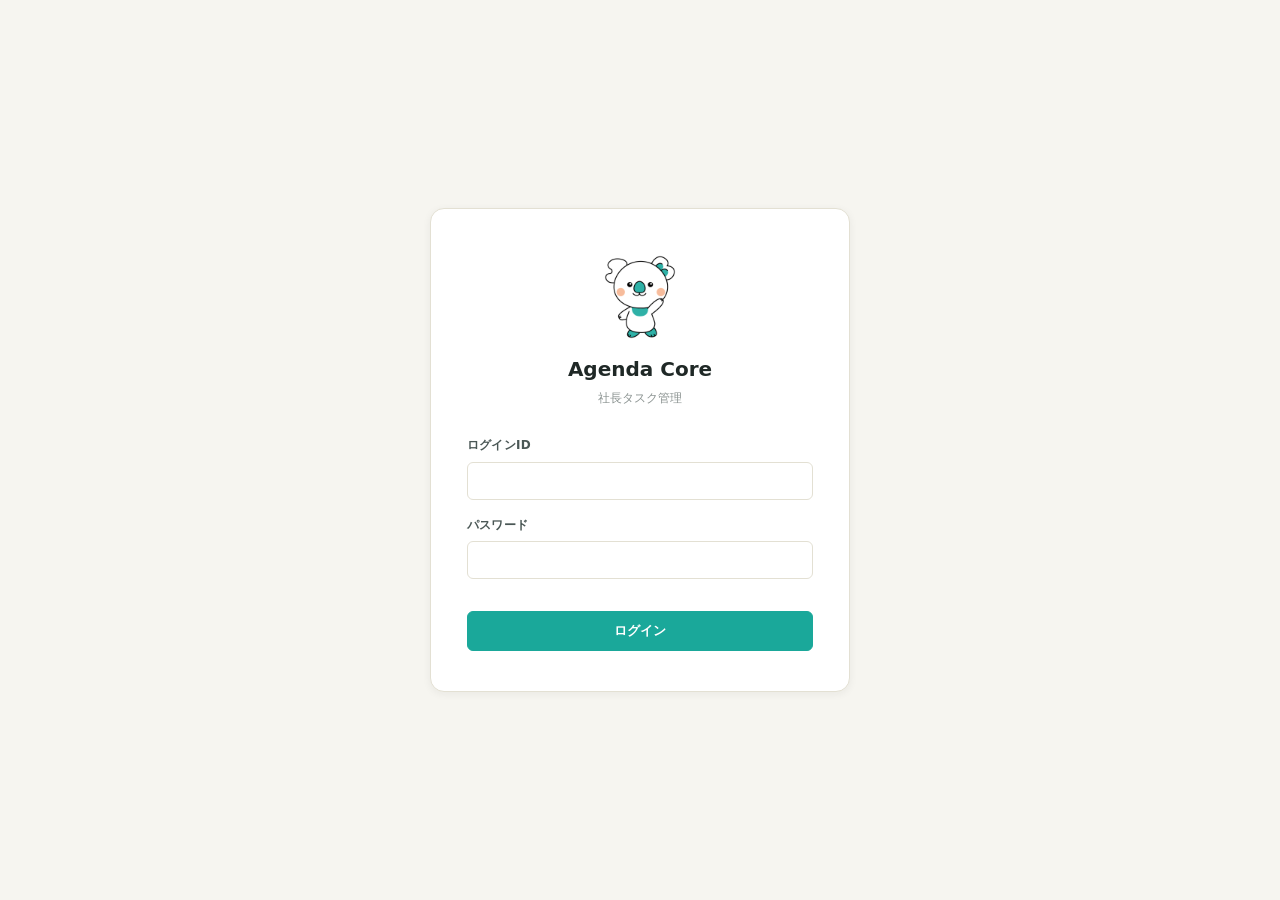
==== index.html @ 731ecb9d "Add files via upload" ====
<!DOCTYPE html>
<html lang="ja">
<head>
<meta charset="UTF-8">
<meta name="viewport" content="width=device-width, initial-scale=1.0">
<title>Agenda Core - 社長タスク管理</title>
<link rel="stylesheet" href="style.css">
</head>
<body>

<header class="app-header">
  <h1 class="app-title">
    <img src="assets/koala-work.png" alt="" class="koala header-koala">
    Agenda Core
  </h1>
  <div class="user-bar">
    <span><span id="user-name" class="user-bar-name">-</span></span>
    <span id="user-role" class="user-bar-role">-</span>
    <a href="#" id="link-admin" class="hidden">管理</a>
    <a href="#" id="link-switch">担当切替</a>
    <a href="#" id="link-logout">ログアウト</a>
  </div>
</header>

<main class="app-main">

  <!-- 担当者タブ(大タブ) -->
  <div class="assignee-tabs">
    <button class="assignee-tab active" data-assignee="向江村 章">
      <span class="assignee-tab-label">向江村のタスク</span>
      <span class="assignee-tab-count" id="assignee-count-mukaemura">0</span>
    </button>
    <button class="assignee-tab" data-assignee="村井 莉彩">
      <span class="assignee-tab-label">村井のタスク</span>
      <span class="assignee-tab-count" id="assignee-count-murai">0</span>
    </button>
  </div>

  <!-- メインタブ:現在 / 過去 -->
  <div class="main-tabs">
    <button class="main-tab active" data-tab="current">
      <span class="main-tab-label">現在対応中</span>
      <span class="main-tab-count" id="tab-count-current">0</span>
    </button>
    <button class="main-tab" data-tab="past">
      <span class="main-tab-label">過去のタスク</span>
      <span class="main-tab-count" id="tab-count-past">0</span>
    </button>
  </div>

  <div class="toolbar">
    <button id="btn-new" class="btn btn-primary">+ 新しいタスクを登録</button>
    <input type="text" id="filter-text" class="field-input" placeholder="検索(概要・詳細)" style="width: 260px;">
    <div class="toolbar-spacer"></div>
    <button id="btn-refresh" class="btn btn-sm">↻ 再読み込み</button>
  </div>

  <div id="stat-row" class="stat-row"></div>

  <div id="task-container">
    <div class="loading">タスクを読み込み中...</div>
  </div>

</main>

<!-- 新規/編集モーダル -->
<div id="modal-edit" class="modal-backdrop hidden">
  <div class="modal">
    <div class="modal-head">
      <h2 class="modal-title" id="modal-title">タスクを登録</h2>
      <button class="modal-close" data-close>&times;</button>
    </div>
    <div class="modal-body">
      <div class="field">
        <label class="field-label">Chatworkメッセージリンク <span class="text-muted">(任意)</span></label>
        <input type="url" id="f-url" class="field-input" placeholder="https://www.chatwork.com/#!rid...">
        <p class="field-help">該当メッセージのURLを貼り付けると、ワンクリックで開けます</p>
      </div>
      <div class="field">
        <label class="field-label">概要 <span class="text-muted">*必須</span></label>
        <input type="text" id="f-summary" class="field-input" placeholder="例:見積もり依頼の件" required>
      </div>
      <div class="field">
        <label class="field-label">詳細・メモ</label>
        <textarea id="f-details" class="field-textarea" placeholder="社長への申し送り、依頼内容の詳細など"></textarea>
      </div>
      <div class="row">
        <div class="field" style="flex: 0 0 180px;">
          <label class="field-label">期限</label>
          <input type="date" id="f-deadline" class="field-input">
        </div>
        <div class="field" id="f-status-wrap" style="flex: 0 0 180px;">
          <label class="field-label">ステータス</label>
          <select id="f-status" class="field-select">
            <option value="未着手">未着手</option>
            <option value="進行中">進行中</option>
            <option value="引継ぎ済">引継ぎ済</option>
            <option value="対応不要">対応不要</option>
            <option value="完了">完了</option>
          </select>
        </div>
      </div>
      <div class="field hidden" id="f-assignee-wrap">
        <label class="field-label">担当者(タスクの帰属タブ)</label>
        <select id="f-assignee" class="field-select">
          <option value="向江村 章">向江村のタスク</option>
          <option value="村井 莉彩">村井のタスク</option>
        </select>
        <p class="field-help">変更すると別のタブに移動します</p>
      </div>
      <div id="modal-message"></div>
    </div>
    <div class="modal-foot">
      <button class="btn" data-close>キャンセル</button>
      <button id="btn-save" class="btn btn-primary">保存</button>
    </div>
  </div>
</div>

<script src="github-store.js"></script>
<script>
(async function() {
  if (!Auth.requireLogin()) return;

  // 利用者情報を表示するためのusersキャッシュをロード
  try {
    await AgendaStore.loadUsers();
  } catch (e) {
    if (e.message === 'UNAUTHORIZED') {
      AgendaStore.logout();
      window.location.href = 'login.html';
      return;
    }
  }

  // ユーザーバー
  document.getElementById('user-name').textContent = AgendaStore.getCurrentUserDisplayName() || '?';
  const role = AgendaStore.getCurrentUserRole();
  const roleEl = document.getElementById('user-role');
  roleEl.textContent = role === 'super_admin' ? '絶対管理者' : (role === 'admin' ? '管理者' : 'メンバー');
  roleEl.className = 'user-bar-role ' + (role || '');

  if (AgendaStore.isAdmin()) {
    document.getElementById('link-admin').classList.remove('hidden');
    document.getElementById('link-admin').href = 'admin.html';
  }

  document.getElementById('link-switch').addEventListener('click', (e) => {
    e.preventDefault();
    AgendaStore.softLogout();
    AgendaStore.setUnlocked(true); // PATは生きてるのでログイン画面ではなく担当者選択へ
    window.location.href = 'operator-select.html';
  });

  document.getElementById('link-logout').addEventListener('click', (e) => {
    e.preventDefault();
    if (!confirm('ログアウトしますか?(このPCのアクセストークンは保持されます)')) return;
    AgendaStore.softLogout();
    window.location.href = 'login.html';
  });

  // ===== 状態管理 =====
  const state = {
    tasks: [],
    assignee: '向江村 章',  // デフォルトは向江村タブ
    mainTab: 'current',     // 'current' | 'past'
    filterStatus: 'all',
    filterText: '',
    editingId: null
  };

  const STATUS_LIST = ['未着手', '進行中', '引継ぎ済', '対応不要', '完了'];
  const CURRENT_STATUSES = ['未着手', '進行中'];
  const PAST_STATUSES = ['引継ぎ済', '対応不要', '完了'];
  const ASSIGNEES = ['向江村 章', '村井 莉彩'];

  // ===== ユーティリティ =====
  function escapeHtml(s) {
    return String(s == null ? '' : s).replace(/[&<>"']/g, c => ({
      '&':'&amp;','<':'&lt;','>':'&gt;','"':'&quot;',"'":'&#39;'
    }[c]));
  }
  function nl2br(s) { return escapeHtml(s).replace(/\n/g, '<br>'); }

  function priorityLabel(p) {
    return { high: '高', medium: '中', low: '低' }[p] || '中';
  }

  function formatDate(iso) {
    if (!iso) return '';
    const d = new Date(iso);
    if (isNaN(d.getTime())) return iso;
    return `${d.getFullYear()}/${String(d.getMonth()+1).padStart(2,'0')}/${String(d.getDate()).padStart(2,'0')}`;
  }
  function formatDateTime(iso) {
    if (!iso) return '';
    const d = new Date(iso);
    if (isNaN(d.getTime())) return iso;
    return `${d.getMonth()+1}/${d.getDate()} ${String(d.getHours()).padStart(2,'0')}:${String(d.getMinutes()).padStart(2,'0')}`;
  }

  function deadlineClass(deadline, status) {
    if (!deadline || status === '完了' || status === '対応不要') return '';
    const d = new Date(deadline);
    const now = new Date();
    now.setHours(0,0,0,0);
    const diff = (d - now) / 86400000;
    if (diff < 0) return 'deadline-over';
    if (diff <= 1) return 'deadline-near';
    return '';
  }

  // ===== レンダリング =====
  function renderAssigneeCounts() {
    const counts = { '向江村 章': 0, '村井 莉彩': 0 };
    state.tasks.forEach(t => {
      const a = t.assignee || '向江村 章';
      if (counts[a] != null) counts[a]++;
    });
    document.getElementById('assignee-count-mukaemura').textContent = counts['向江村 章'];
    document.getElementById('assignee-count-murai').textContent = counts['村井 莉彩'];
  }

  function getAssigneeTasks() {
    // 現在の担当者タブのタスクだけ抽出
    return state.tasks.filter(t => (t.assignee || '向江村 章') === state.assignee);
  }

  function renderTabCounts() {
    // 現在の担当者タブのタスクの中での「現在/過去」を集計
    const myTasks = getAssigneeTasks();
    let cur = 0, past = 0;
    myTasks.forEach(t => {
      if (CURRENT_STATUSES.includes(t.status)) cur++;
      else if (PAST_STATUSES.includes(t.status)) past++;
    });
    document.getElementById('tab-count-current').textContent = cur;
    document.getElementById('tab-count-past').textContent = past;
  }

  function renderStats() {
    // 担当者タブ + メインタブで絞り込んだ範囲のステータス集計
    const myTasks = getAssigneeTasks();
    const tabStatuses = state.mainTab === 'current' ? CURRENT_STATUSES : PAST_STATUSES;

    const counts = { all: 0 };
    tabStatuses.forEach(s => counts[s] = 0);
    myTasks.forEach(t => {
      if (tabStatuses.includes(t.status)) {
        counts.all++;
        counts[t.status]++;
      }
    });

    const allLabel = state.mainTab === 'current' ? 'すべて(現在)' : 'すべて(過去)';
    const items = [
      { key: 'all', label: allLabel, value: counts.all },
      ...tabStatuses.map(s => ({ key: s, label: s, value: counts[s] }))
    ];

    const html = items.map(it => `
      <div class="stat-card ${state.filterStatus === it.key ? 'active' : ''}" data-status="${escapeHtml(it.key)}">
        <div class="stat-label">${escapeHtml(it.label)}</div>
        <div class="stat-value">${it.value}</div>
      </div>
    `).join('');

    const $row = document.getElementById('stat-row');
    $row.innerHTML = html;
    // 現在タブは3カラム(すべて+未着手+進行中)、過去タブは4カラム(すべて+3つ)に
    $row.style.gridTemplateColumns = state.mainTab === 'current'
      ? 'repeat(3, 1fr)'
      : 'repeat(4, 1fr)';
    $row.querySelectorAll('.stat-card').forEach(card => {
      card.addEventListener('click', () => {
        state.filterStatus = card.dataset.status;
        renderStats();
        renderTasks();
      });
    });
  }

  function getFilteredTasks() {
    // まず担当者タブで絞り込み
    let list = getAssigneeTasks();

    // メインタブ(現在/過去)で絞り込み
    const tabStatuses = state.mainTab === 'current' ? CURRENT_STATUSES : PAST_STATUSES;
    list = list.filter(t => tabStatuses.includes(t.status));

    if (state.filterStatus !== 'all') {
      list = list.filter(t => t.status === state.filterStatus);
    }
    const q = state.filterText.trim().toLowerCase();
    if (q) {
      list = list.filter(t =>
        (t.summary || '').toLowerCase().includes(q) ||
        (t.details || '').toLowerCase().includes(q)
      );
    }
    // 並び替え:期限が近いものを上、期限なしは下、新しい更新を優先
    list.sort((a, b) => {
      // 期限ありが上、期限なしが下
      const aHas = a.deadline ? 0 : 1;
      const bHas = b.deadline ? 0 : 1;
      if (aHas !== bHas) return aHas - bHas;
      // 期限ありどうしは期限の早い順
      if (a.deadline && b.deadline && a.deadline !== b.deadline) {
        return a.deadline < b.deadline ? -1 : 1;
      }
      // それ以外は更新日が新しい順
      return new Date(b.updatedAt) - new Date(a.updatedAt);
    });
    return list;
  }

  function renderTasks() {
    const list = getFilteredTasks();
    const $c = document.getElementById('task-container');

    if (!list.length) {
      const isEmptyAll = state.tasks.length === 0;
      const koalaImg = isEmptyAll ? 'assets/koala-cheer.png' : 'assets/koala-wave2.png';
      const msg = isEmptyAll
        ? '登録されたタスクはまだありません。<br>「+ 新しいタスクを登録」から追加してください。'
        : '該当するタスクがありません';
      $c.innerHTML = `<div class="empty-state">
        <img src="${koalaImg}" alt="" class="koala empty-koala">
        <div>${msg}</div>
      </div>`;
      return;
    }

    $c.innerHTML = `<div class="task-list">${list.map(renderTaskCard).join('')}</div>`;
    bindTaskCardEvents();
  }

  function renderTaskCard(t) {
    const dlClass = deadlineClass(t.deadline, t.status);
    const memos = (t.memos || []).map(m => `
      <div class="memo-item">
        <div class="memo-head">
          <span class="memo-author">${escapeHtml(m.by)}</span>
          <span>${escapeHtml(formatDateTime(m.at))}</span>
        </div>
        <div class="memo-text">${nl2br(m.text)}</div>
      </div>
    `).join('');

    const linkBtn = t.chatworkUrl
      ? `<a href="${escapeHtml(t.chatworkUrl)}" target="_blank" rel="noopener" class="btn btn-sm">↗ Chatworkで開く</a>`
      : '';

    const statusOptions = STATUS_LIST.map(s =>
      `<option value="${s}" ${s === t.status ? 'selected' : ''}>${s}</option>`
    ).join('');

    return `
      <div class="task-card status-${escapeHtml(t.status)}" data-id="${escapeHtml(t.id)}">
        <div class="task-card-head">
          <h3 class="task-summary">${escapeHtml(t.summary || '(無題)')}</h3>
          <span class="status-badge status-${escapeHtml(t.status)}">${escapeHtml(t.status)}</span>
        </div>

        <div class="task-meta">
          ${t.deadline ? `<span class="task-meta-item ${dlClass}">📅 期限 ${escapeHtml(formatDate(t.deadline))}</span>` : ''}
          <span class="task-meta-item text-muted">登録 ${escapeHtml(formatDateTime(t.createdAt))} by ${escapeHtml(t.createdBy)}</span>
          ${t.updatedAt && t.updatedAt !== t.createdAt ? `<span class="task-meta-item text-muted">更新 ${escapeHtml(formatDateTime(t.updatedAt))} by ${escapeHtml(t.updatedBy)}</span>` : ''}
        </div>

        ${t.details ? `<div class="task-details">${nl2br(t.details)}</div>` : ''}

        ${memos ? `<div class="memo-list">${memos}</div>` : ''}

        <div class="task-actions">
          ${linkBtn}
          <select class="field-select status-quick" style="width: auto; padding: 6px 8px; font-size: 12px;">
            ${statusOptions}
          </select>
          <button class="btn btn-sm act-memo">+ メモ追加</button>
          <button class="btn btn-sm act-edit">編集</button>
          <button class="btn btn-sm btn-danger act-delete">削除</button>
        </div>
      </div>
    `;
  }

  function bindTaskCardEvents() {
    document.querySelectorAll('.task-card').forEach(card => {
      const id = card.dataset.id;
      card.querySelector('.status-quick').addEventListener('change', async (e) => {
        const newStatus = e.target.value;
        try {
          await AgendaStore.updateTask(id, { status: newStatus });
          await reload();
        } catch (err) {
          alert('更新失敗:' + (err.message || ''));
        }
      });
      card.querySelector('.act-edit').addEventListener('click', () => openEditModal(id));
      card.querySelector('.act-delete').addEventListener('click', async () => {
        if (!confirm('このタスクを削除しますか?この操作は取り消せません。')) return;
        try {
          await AgendaStore.deleteTask(id);
          await reload();
        } catch (err) {
          alert('削除失敗:' + (err.message || ''));
        }
      });
      card.querySelector('.act-memo').addEventListener('click', async () => {
        const text = prompt('メモを追加:');
        if (!text || !text.trim()) return;
        try {
          await AgendaStore.addMemo(id, text.trim());
          await reload();
        } catch (err) {
          alert('メモ追加失敗:' + (err.message || ''));
        }
      });
    });
  }

  // ===== モーダル =====
  const $modal = document.getElementById('modal-edit');

  function openEditModal(id) {
    state.editingId = id || null;
    document.getElementById('modal-title').textContent = id ? 'タスクを編集' : 'タスクを登録';
    document.getElementById('modal-message').innerHTML = '';

    const $statusWrap = document.getElementById('f-status-wrap');
    const $assigneeWrap = document.getElementById('f-assignee-wrap');
    if (id) {
      // 編集時:ステータスも担当者も変更可能
      $statusWrap.classList.remove('hidden');
      $assigneeWrap.classList.remove('hidden');
      const t = state.tasks.find(x => x.id === id);
      if (!t) return;
      document.getElementById('f-url').value = t.chatworkUrl || '';
      document.getElementById('f-summary').value = t.summary || '';
      document.getElementById('f-details').value = t.details || '';
      document.getElementById('f-deadline').value = t.deadline || '';
      document.getElementById('f-status').value = t.status || '未着手';
      document.getElementById('f-assignee').value = t.assignee || '向江村 章';
    } else {
      // 新規登録時:ステータスも担当者も非表示(自動設定)
      $statusWrap.classList.add('hidden');
      $assigneeWrap.classList.add('hidden');
      ['f-url','f-summary','f-details','f-deadline'].forEach(id => document.getElementById(id).value = '');
      document.getElementById('f-status').value = '未着手';
      document.getElementById('f-assignee').value = state.assignee;  // 開いているタブの人
    }
    $modal.classList.remove('hidden');
    setTimeout(() => document.getElementById('f-summary').focus(), 50);
  }

  function closeModal() {
    $modal.classList.add('hidden');
    state.editingId = null;
  }

  $modal.querySelectorAll('[data-close]').forEach(b => b.addEventListener('click', closeModal));
  $modal.addEventListener('click', (e) => {
    if (e.target === $modal) closeModal();
  });

  document.getElementById('btn-new').addEventListener('click', () => openEditModal(null));

  document.getElementById('btn-save').addEventListener('click', async () => {
    const isNew = !state.editingId;
    const data = {
      chatworkUrl: document.getElementById('f-url').value.trim(),
      summary: document.getElementById('f-summary').value.trim(),
      details: document.getElementById('f-details').value.trim(),
      deadline: document.getElementById('f-deadline').value,
      // 新規登録時は必ず未着手、編集時は選択値を反映
      status: isNew ? '未着手' : document.getElementById('f-status').value,
      // 新規:現在のタブの担当者、編集:選択値
      assignee: isNew ? state.assignee : document.getElementById('f-assignee').value
    };
    const $msg = document.getElementById('modal-message');

    if (!data.summary) {
      $msg.innerHTML = '<div class="alert alert-error">「概要」は必須です</div>';
      return;
    }

    $msg.innerHTML = '<div class="alert alert-info">保存中...</div>';
    document.getElementById('btn-save').disabled = true;
    try {
      if (state.editingId) {
        await AgendaStore.updateTask(state.editingId, data);
      } else {
        await AgendaStore.addTask(data);
      }
      closeModal();
      await reload();
    } catch (err) {
      $msg.innerHTML = `<div class="alert alert-error">保存失敗:${escapeHtml(err.message || '')}</div>`;
    } finally {
      document.getElementById('btn-save').disabled = false;
    }
  });

  // ===== 検索 =====
  document.getElementById('filter-text').addEventListener('input', (e) => {
    state.filterText = e.target.value;
    renderTasks();
  });

  document.getElementById('btn-refresh').addEventListener('click', reload);

  // ===== 担当者タブ切り替え(大タブ) =====
  document.querySelectorAll('.assignee-tab').forEach(tab => {
    tab.addEventListener('click', () => {
      const newAssignee = tab.dataset.assignee;
      if (state.assignee === newAssignee) return;
      state.assignee = newAssignee;
      state.mainTab = 'current';        // 担当者切り替え時は現在タブに戻す
      state.filterStatus = 'all';
      document.querySelectorAll('.assignee-tab').forEach(t => t.classList.remove('active'));
      tab.classList.add('active');
      // 小タブも見た目をリセット
      document.querySelectorAll('.main-tab').forEach(t => t.classList.remove('active'));
      document.querySelector('.main-tab[data-tab="current"]').classList.add('active');
      renderTabCounts();
      renderStats();
      renderTasks();
    });
  });

  // ===== メインタブ切り替え(小タブ) =====
  document.querySelectorAll('.main-tab').forEach(tab => {
    tab.addEventListener('click', () => {
      const newTab = tab.dataset.tab;
      if (state.mainTab === newTab) return;
      state.mainTab = newTab;
      state.filterStatus = 'all';  // タブ切り替え時はステータス絞り込みもリセット
      document.querySelectorAll('.main-tab').forEach(t => t.classList.remove('active'));
      tab.classList.add('active');
      renderStats();
      renderTasks();
    });
  });

  async function reload() {
    document.getElementById('task-container').innerHTML = '<div class="loading">読み込み中...</div>';
    try {
      state.tasks = await AgendaStore.loadTaskList();
      renderAssigneeCounts();
      renderTabCounts();
      renderStats();
      renderTasks();
    } catch (err) {
      let m = err.message === 'UNAUTHORIZED'
        ? 'アクセストークンが無効になりました。再ログインしてください。'
        : `読み込み失敗:${err.message || ''}`;
      document.getElementById('task-container').innerHTML = `<div class="alert alert-error">${escapeHtml(m)}</div>`;
      if (err.message === 'UNAUTHORIZED') {
        AgendaStore.logout();
        setTimeout(() => window.location.href = 'login.html', 1500);
      }
    }
  }

  // 初期ロード(forceRefreshでキャッシュ無視)
  try {
    state.tasks = await AgendaStore.loadTaskList();
    renderAssigneeCounts();
    renderTabCounts();
    renderStats();
    renderTasks();
  } catch (err) {
    document.getElementById('task-container').innerHTML = `<div class="alert alert-error">読み込み失敗:${escapeHtml(err.message || '')}</div>`;
  }
})();
</script>
</body>
</html>
---- style.css ----
/* Agenda Core - 共通スタイル */
:root {
  --bg: #f6f5f0;
  --bg-card: #ffffff;
  --bg-subtle: #f0eee5;
  --bg-hover: #f3f1e8;
  --ink: #1f2826;
  --ink-soft: #4a5755;
  --ink-muted: #8a9290;
  --line: #e3e0d3;
  --line-soft: #ede9dc;
  --accent: #1aa89a;
  --accent-dark: #138375;
  --accent-soft: #def0ed;
  --peach: #f5c4ad;
  --peach-soft: #fbe8de;
  --warn: #c47832;
  --warn-soft: #fbeede;
  --danger: #b04030;
  --danger-soft: #f7e3df;
  --info: #3d6ea0;
  --info-soft: #e4ecf5;
  --shadow-sm: 0 1px 2px rgba(31, 29, 26, 0.04);
  --shadow-md: 0 2px 8px rgba(31, 29, 26, 0.06);
  --radius-sm: 6px;
  --radius-md: 10px;
  --radius-lg: 14px;
}

* { box-sizing: border-box; }

html, body {
  margin: 0;
  padding: 0;
  background: var(--bg);
  color: var(--ink);
  font-family: "Hiragino Kaku Gothic ProN", "Yu Gothic", "Meiryo", "Noto Sans JP", system-ui, sans-serif;
  font-size: 14px;
  line-height: 1.6;
  -webkit-font-smoothing: antialiased;
}

a { color: var(--accent); text-decoration: none; }
a:hover { text-decoration: underline; }

/* ===== レイアウト ===== */
.app-header {
  background: var(--bg-card);
  border-bottom: 1px solid var(--line);
  padding: 14px 24px;
  display: flex;
  align-items: center;
  justify-content: space-between;
  gap: 16px;
  flex-wrap: wrap;
}

.app-title {
  font-size: 18px;
  font-weight: 600;
  letter-spacing: 0.02em;
  margin: 0;
  color: var(--ink);
  display: flex;
  align-items: center;
  gap: 10px;
}

.app-title-mark {
  width: 28px; height: 28px;
  background: var(--accent);
  color: white;
  border-radius: 8px;
  display: inline-flex;
  align-items: center;
  justify-content: center;
  font-size: 13px;
  font-weight: 700;
}

.user-bar {
  display: flex;
  align-items: center;
  gap: 12px;
  font-size: 13px;
  color: var(--ink-soft);
}

.user-bar-name { font-weight: 600; color: var(--ink); }
.user-bar-role {
  font-size: 11px;
  padding: 2px 8px;
  border-radius: 999px;
  background: var(--accent-soft);
  color: var(--accent);
  font-weight: 600;
}
.user-bar-role.admin { background: var(--info-soft); color: var(--info); }
.user-bar-role.super_admin { background: var(--warn-soft); color: var(--warn); }

.app-main {
  padding: 24px;
  max-width: 1280px;
  margin: 0 auto;
}

/* ===== 認証画面共通 ===== */
.auth-screen {
  min-height: 100vh;
  display: flex;
  align-items: center;
  justify-content: center;
  padding: 24px;
}

.auth-card {
  background: var(--bg-card);
  border: 1px solid var(--line);
  border-radius: var(--radius-lg);
  padding: 40px 36px;
  width: 100%;
  max-width: 420px;
  box-shadow: var(--shadow-md);
}

.auth-brand {
  text-align: center;
  margin-bottom: 28px;
}

.auth-brand-mark {
  width: 56px; height: 56px;
  background: var(--accent);
  color: white;
  border-radius: 14px;
  display: inline-flex;
  align-items: center;
  justify-content: center;
  font-size: 24px;
  font-weight: 700;
  margin-bottom: 12px;
}

.auth-brand-title {
  font-size: 20px;
  font-weight: 700;
  margin: 0 0 4px;
}

.auth-brand-sub {
  font-size: 12px;
  color: var(--ink-muted);
  margin: 0;
}

/* ===== フォーム ===== */
.field {
  margin-bottom: 16px;
}

.field-label {
  display: block;
  font-size: 12px;
  font-weight: 600;
  color: var(--ink-soft);
  margin-bottom: 6px;
  letter-spacing: 0.02em;
}

.field-input,
.field-select,
.field-textarea {
  width: 100%;
  padding: 10px 12px;
  border: 1px solid var(--line);
  border-radius: var(--radius-sm);
  background: var(--bg-card);
  color: var(--ink);
  font-size: 14px;
  font-family: inherit;
  transition: border-color 0.15s, box-shadow 0.15s;
}

.field-input:focus,
.field-select:focus,
.field-textarea:focus {
  outline: none;
  border-color: var(--accent);
  box-shadow: 0 0 0 3px var(--accent-soft);
}

.field-textarea {
  resize: vertical;
  min-height: 72px;
  line-height: 1.5;
}

.field-help {
  font-size: 11px;
  color: var(--ink-muted);
  margin-top: 4px;
}

/* ===== ボタン ===== */
.btn {
  display: inline-flex;
  align-items: center;
  justify-content: center;
  gap: 6px;
  padding: 10px 18px;
  border: 1px solid var(--line);
  border-radius: var(--radius-sm);
  background: var(--bg-card);
  color: var(--ink);
  font-size: 13px;
  font-weight: 600;
  font-family: inherit;
  cursor: pointer;
  transition: all 0.15s;
  text-decoration: none;
}

.btn:hover {
  background: var(--bg-hover);
  border-color: var(--ink-muted);
  text-decoration: none;
}

.btn:active { transform: scale(0.98); }
.btn:disabled { opacity: 0.5; cursor: not-allowed; }

.btn-primary {
  background: var(--accent);
  color: white;
  border-color: var(--accent);
}

.btn-primary:hover {
  background: var(--accent-dark);
  border-color: var(--accent-dark);
}

.btn-danger {
  background: var(--bg-card);
  color: var(--danger);
  border-color: var(--line);
}

.btn-danger:hover {
  background: var(--danger-soft);
  border-color: var(--danger);
}

.btn-block { width: 100%; }
.btn-sm { padding: 6px 12px; font-size: 12px; }

/* ===== メッセージ ===== */
.alert {
  padding: 10px 14px;
  border-radius: var(--radius-sm);
  font-size: 13px;
  margin: 12px 0;
}

.alert-error {
  background: var(--danger-soft);
  color: var(--danger);
  border: 1px solid #efc4be;
}

.alert-success {
  background: var(--accent-soft);
  color: var(--accent);
  border: 1px solid #c5dccf;
}

.alert-info {
  background: var(--info-soft);
  color: var(--info);
  border: 1px solid #c8d8ea;
}

/* ===== ダッシュボード ===== */
.toolbar {
  display: flex;
  gap: 12px;
  align-items: center;
  flex-wrap: wrap;
  margin-bottom: 16px;
}

.toolbar-spacer { flex: 1; }

.stat-row {
  display: grid;
  grid-template-columns: repeat(5, 1fr);
  gap: 10px;
  margin-bottom: 20px;
}

.stat-card {
  background: var(--bg-card);
  border: 1px solid var(--line);
  border-radius: var(--radius-md);
  padding: 14px 16px;
  cursor: pointer;
  transition: all 0.15s;
}

.stat-card:hover {
  border-color: var(--ink-muted);
}

.stat-card.active {
  border-color: var(--accent);
  background: var(--accent-soft);
}

.stat-label {
  font-size: 11px;
  color: var(--ink-muted);
  font-weight: 600;
  letter-spacing: 0.04em;
  margin-bottom: 6px;
}

.stat-value {
  font-size: 24px;
  font-weight: 700;
  color: var(--ink);
  line-height: 1;
}

@media (max-width: 720px) {
  .stat-row { grid-template-columns: repeat(2, 1fr); }
}

/* ===== タスクカード ===== */
.task-list {
  display: flex;
  flex-direction: column;
  gap: 10px;
}

.task-card {
  background: var(--bg-card);
  border: 1px solid var(--line);
  border-radius: var(--radius-md);
  padding: 14px 16px;
  transition: border-color 0.15s, box-shadow 0.15s;
}

.task-card:hover {
  border-color: var(--ink-muted);
  box-shadow: var(--shadow-sm);
}

.task-card.status-完了 { opacity: 0.6; }
.task-card.status-対応不要 { opacity: 0.5; }

.task-card-head {
  display: flex;
  align-items: flex-start;
  justify-content: space-between;
  gap: 12px;
  margin-bottom: 8px;
}

.task-summary {
  font-size: 15px;
  font-weight: 600;
  color: var(--ink);
  margin: 0;
  flex: 1;
  word-break: break-word;
}

.task-meta {
  display: flex;
  flex-wrap: wrap;
  gap: 6px 12px;
  font-size: 12px;
  color: var(--ink-soft);
  margin-bottom: 8px;
}

.task-meta-item { display: inline-flex; align-items: center; gap: 4px; }
.task-meta-item.deadline-near { color: var(--warn); font-weight: 600; }
.task-meta-item.deadline-over { color: var(--danger); font-weight: 600; }

.task-details {
  font-size: 13px;
  color: var(--ink-soft);
  margin: 6px 0 8px;
  white-space: pre-wrap;
  word-break: break-word;
}

.task-actions {
  display: flex;
  gap: 6px;
  flex-wrap: wrap;
  margin-top: 10px;
  padding-top: 10px;
  border-top: 1px dashed var(--line);
}

/* ===== ステータスバッジ ===== */
.status-badge {
  display: inline-flex;
  align-items: center;
  font-size: 11px;
  font-weight: 700;
  padding: 3px 10px;
  border-radius: 999px;
  letter-spacing: 0.04em;
  white-space: nowrap;
}

.status-未着手    { background: #efece2; color: #6b6557; }
.status-進行中    { background: var(--info-soft); color: var(--info); }
.status-引継ぎ済  { background: var(--warn-soft); color: var(--warn); }
.status-対応不要  { background: #ece8e2; color: #837c70; }
.status-完了      { background: var(--accent-soft); color: var(--accent); }

.priority-badge {
  display: inline-flex;
  align-items: center;
  font-size: 11px;
  font-weight: 600;
  padding: 2px 8px;
  border-radius: var(--radius-sm);
}

.priority-high   { background: var(--danger-soft); color: var(--danger); }
.priority-medium { background: var(--warn-soft);   color: var(--warn); }
.priority-low    { background: var(--bg-subtle);   color: var(--ink-muted); }

/* ===== メモ ===== */
.memo-list {
  background: var(--bg-subtle);
  border-radius: var(--radius-sm);
  padding: 8px 10px;
  margin-top: 8px;
  font-size: 12px;
}

.memo-item {
  padding: 4px 0;
  border-bottom: 1px dashed var(--line-soft);
}

.memo-item:last-child { border-bottom: none; }

.memo-head {
  display: flex;
  gap: 8px;
  font-size: 11px;
  color: var(--ink-muted);
  margin-bottom: 2px;
}

.memo-author { font-weight: 700; color: var(--ink-soft); }

.memo-text {
  color: var(--ink-soft);
  white-space: pre-wrap;
  word-break: break-word;
}

.memo-add-row {
  display: flex;
  gap: 6px;
  margin-top: 6px;
}

.memo-add-row .field-input {
  flex: 1;
  padding: 6px 10px;
  font-size: 12px;
}

/* ===== モーダル ===== */
.modal-backdrop {
  position: fixed;
  inset: 0;
  background: rgba(31, 29, 26, 0.4);
  display: flex;
  align-items: center;
  justify-content: center;
  z-index: 100;
  padding: 20px;
}

.modal {
  background: var(--bg-card);
  border-radius: var(--radius-lg);
  width: 100%;
  max-width: 560px;
  max-height: 90vh;
  overflow-y: auto;
  box-shadow: 0 12px 32px rgba(0,0,0,0.18);
}

.modal-head {
  padding: 18px 22px;
  border-bottom: 1px solid var(--line);
  display: flex;
  justify-content: space-between;
  align-items: center;
}

.modal-title { font-size: 16px; font-weight: 700; margin: 0; }

.modal-close {
  background: none;
  border: none;
  font-size: 22px;
  color: var(--ink-muted);
  cursor: pointer;
  padding: 0;
  width: 28px; height: 28px;
}

.modal-body { padding: 22px; }
.modal-foot {
  padding: 14px 22px;
  border-top: 1px solid var(--line);
  display: flex;
  justify-content: flex-end;
  gap: 8px;
}

/* ===== 担当者選択 ===== */
.operator-grid {
  display: grid;
  grid-template-columns: repeat(auto-fit, minmax(200px, 1fr));
  gap: 14px;
  margin-top: 24px;
}

.operator-card {
  background: var(--bg-card);
  border: 1px solid var(--line);
  border-radius: var(--radius-md);
  padding: 24px 18px 18px;
  text-align: center;
  cursor: pointer;
  transition: all 0.15s;
}

.operator-card:hover {
  border-color: var(--accent);
  box-shadow: 0 4px 14px rgba(26, 168, 154, 0.15);
  transform: translateY(-2px);
  background: var(--accent-soft);
}

.operator-avatar {
  width: 56px; height: 56px;
  border-radius: 50%;
  background: var(--accent-soft);
  color: var(--accent);
  display: inline-flex;
  align-items: center;
  justify-content: center;
  font-size: 22px;
  font-weight: 700;
  margin-bottom: 10px;
}

.operator-name {
  font-size: 15px;
  font-weight: 700;
  margin: 0 0 2px;
}

.operator-email {
  font-size: 11px;
  color: var(--ink-muted);
  margin: 0 0 8px;
}

/* ===== 管理画面 ===== */
.section {
  background: var(--bg-card);
  border: 1px solid var(--line);
  border-radius: var(--radius-md);
  padding: 20px 22px;
  margin-bottom: 16px;
}

.section-title {
  font-size: 14px;
  font-weight: 700;
  margin: 0 0 14px;
  padding-bottom: 10px;
  border-bottom: 1px solid var(--line-soft);
}

.user-table {
  width: 100%;
  border-collapse: collapse;
  font-size: 13px;
}

.user-table th,
.user-table td {
  padding: 10px 8px;
  text-align: left;
  border-bottom: 1px solid var(--line-soft);
}

.user-table th {
  font-size: 11px;
  font-weight: 700;
  color: var(--ink-muted);
  letter-spacing: 0.04em;
  text-transform: uppercase;
}

.empty-state {
  text-align: center;
  padding: 40px 20px;
  color: var(--ink-muted);
  font-size: 13px;
}

/* ===== キャラクター ===== */
.koala {
  display: block;
  pointer-events: none;
  user-select: none;
}

.auth-koala {
  width: 96px;
  height: 96px;
  margin: 0 auto 8px;
  display: block;
}

.header-koala {
  width: 32px;
  height: 32px;
  vertical-align: middle;
}

.empty-koala {
  width: 120px;
  height: 120px;
  opacity: 0.85;
  margin: 0 auto 12px;
  display: block;
}

.operator-koala {
  width: 80px;
  height: 80px;
  margin: 0 auto 6px;
  display: block;
}

/* ===== 担当者タブ(大タブ) ===== */
.assignee-tabs {
  display: flex;
  gap: 8px;
  margin-bottom: 16px;
  background: var(--bg-subtle);
  padding: 6px;
  border-radius: var(--radius-md);
  border: 1px solid var(--line);
}

.assignee-tab {
  flex: 1;
  display: inline-flex;
  align-items: center;
  justify-content: center;
  gap: 8px;
  padding: 12px 18px;
  background: transparent;
  border: none;
  border-radius: var(--radius-sm);
  color: var(--ink-soft);
  font-size: 14px;
  font-weight: 600;
  font-family: inherit;
  cursor: pointer;
  transition: all 0.15s;
}

.assignee-tab:hover {
  background: var(--bg-hover);
  color: var(--ink);
}

.assignee-tab.active {
  background: var(--accent);
  color: white;
  box-shadow: 0 2px 6px rgba(26, 168, 154, 0.25);
}

.assignee-tab-count {
  display: inline-flex;
  align-items: center;
  justify-content: center;
  min-width: 22px;
  height: 22px;
  padding: 0 7px;
  border-radius: 11px;
  background: rgba(255, 255, 255, 0.4);
  color: inherit;
  font-size: 11px;
  font-weight: 700;
}

.assignee-tab:not(.active) .assignee-tab-count {
  background: var(--bg-card);
  color: var(--ink-muted);
}

/* ===== メインタブ(現在/過去) ===== */
.main-tabs {
  display: flex;
  gap: 4px;
  border-bottom: 1px solid var(--line);
  margin-bottom: 16px;
  padding: 0 4px;
}

.main-tab {
  display: inline-flex;
  align-items: center;
  gap: 8px;
  padding: 10px 18px;
  background: transparent;
  border: none;
  border-bottom: 2px solid transparent;
  color: var(--ink-muted);
  font-size: 14px;
  font-weight: 600;
  font-family: inherit;
  cursor: pointer;
  transition: all 0.15s;
  margin-bottom: -1px;
}

.main-tab:hover {
  color: var(--ink-soft);
  background: var(--bg-hover);
}

.main-tab.active {
  color: var(--accent);
  border-bottom-color: var(--accent);
  background: transparent;
}

.main-tab-count {
  display: inline-flex;
  align-items: center;
  justify-content: center;
  min-width: 22px;
  height: 22px;
  padding: 0 7px;
  border-radius: 11px;
  background: var(--bg-subtle);
  color: var(--ink-muted);
  font-size: 11px;
  font-weight: 700;
}

.main-tab.active .main-tab-count {
  background: var(--accent-soft);
  color: var(--accent);
}

/* ===== ローディング ===== */
.loading {
  text-align: center;
  padding: 40px;
  color: var(--ink-muted);
  font-size: 13px;
}

.loading::before {
  content: "";
  display: inline-block;
  width: 14px; height: 14px;
  border: 2px solid var(--line);
  border-top-color: var(--accent);
  border-radius: 50%;
  animation: spin 0.8s linear infinite;
  vertical-align: middle;
  margin-right: 8px;
}

@keyframes spin {
  to { transform: rotate(360deg); }
}

/* ===== ユーティリティ ===== */
.row { display: flex; gap: 10px; }
.row > .field { flex: 1; }
.text-muted { color: var(--ink-muted); font-size: 12px; }
.text-right { text-align: right; }
.mt-0 { margin-top: 0; }
.mt-1 { margin-top: 8px; }
.mt-2 { margin-top: 16px; }
.mb-0 { margin-bottom: 0; }
.hidden { display: none !important; }
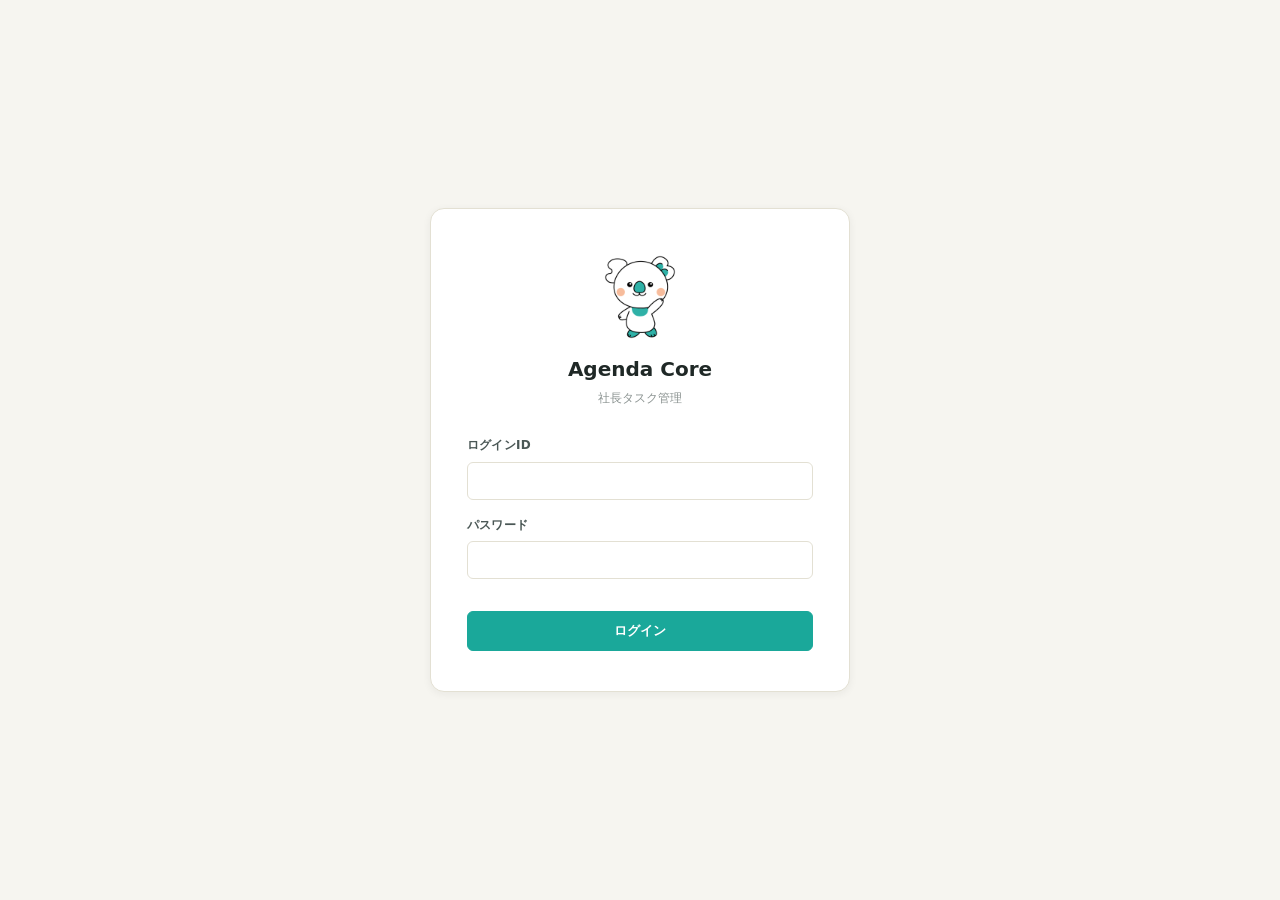
==== commit a26c2c87: "Add files via upload" ====
--- a/index.html
+++ b/index.html
@@ -9,16 +9,20 @@
 <body>
 
 <header class="app-header">
-  <h1 class="app-title">
-    <img src="assets/koala-work.png" alt="" class="koala header-koala">
-    Agenda Core
-  </h1>
+  <a href="index.html" class="app-title-link">
+    <h1 class="app-title">
+      <img src="assets/koala-work.png" alt="" class="koala header-koala">
+      Agenda Core
+    </h1>
+  </a>
   <div class="user-bar">
     <span><span id="user-name" class="user-bar-name">-</span></span>
     <span id="user-role" class="user-bar-role">-</span>
-    <a href="#" id="link-admin" class="hidden">管理</a>
-    <a href="#" id="link-switch">担当切替</a>
-    <a href="#" id="link-logout">ログアウト</a>
+    <div class="user-bar-actions">
+      <a href="#" id="link-admin" class="user-bar-btn hidden">⚙ 管理</a>
+      <a href="#" id="link-switch" class="user-bar-btn">👤 担当切替</a>
+    </div>
+    <a href="#" id="link-logout" class="user-bar-btn user-bar-btn-logout" title="ログアウト">↗</a>
   </div>
 </header>
 
@@ -50,7 +54,10 @@
 
   <div class="toolbar">
     <button id="btn-new" class="btn btn-primary">+ 新しいタスクを登録</button>
-    <input type="text" id="filter-text" class="field-input" placeholder="検索(概要・詳細)" style="width: 260px;">
+    <input type="text" id="filter-text" class="field-input" placeholder="検索(概要・メモ)" style="width: 220px;">
+    <select id="filter-client" class="field-select" style="width: 200px;">
+      <option value="">すべてのクライアント</option>
+    </select>
     <div class="toolbar-spacer"></div>
     <button id="btn-refresh" class="btn btn-sm">↻ 再読み込み</button>
   </div>
@@ -70,19 +77,41 @@
       <h2 class="modal-title" id="modal-title">タスクを登録</h2>
       <button class="modal-close" data-close>&times;</button>
     </div>
-    <div class="modal-body">
+    <div class="modal-body" id="modal-body-inner">
       <div class="field">
         <label class="field-label">Chatworkメッセージリンク <span class="text-muted">(任意)</span></label>
         <input type="url" id="f-url" class="field-input" placeholder="https://www.chatwork.com/#!rid...">
         <p class="field-help">該当メッセージのURLを貼り付けると、ワンクリックで開けます</p>
       </div>
       <div class="field">
-        <label class="field-label">概要 <span class="text-muted">*必須</span></label>
-        <input type="text" id="f-summary" class="field-input" placeholder="例:見積もり依頼の件" required>
+        <label class="field-label">クライアント <span class="text-muted">(任意)</span></label>
+        <div class="client-picker-row">
+          <div class="client-picker" id="client-picker">
+            <input type="hidden" id="f-client-id" value="">
+            <button type="button" id="f-client-trigger" class="client-picker-trigger">
+              <span id="f-client-display" class="client-picker-display">クライアントを選択</span>
+              <span class="client-picker-arrow">▼</span>
+            </button>
+            <div class="client-picker-dropdown hidden" id="client-picker-dropdown">
+              <div class="client-picker-search-wrap">
+                <input type="text" id="f-client-search" class="field-input client-picker-search" placeholder="🔍 検索" autocomplete="off">
+              </div>
+              <div class="client-picker-list" id="client-picker-list"></div>
+            </div>
+          </div>
+          <button type="button" id="btn-add-client-inline" class="btn client-add-btn" title="新しいクライアントを追加">+</button>
+        </div>
       </div>
       <div class="field">
-        <label class="field-label">詳細・メモ</label>
-        <textarea id="f-details" class="field-textarea" placeholder="社長への申し送り、依頼内容の詳細など"></textarea>
+        <div style="display: flex; align-items: center; justify-content: space-between; margin-bottom: 6px;">
+          <label class="field-label" style="margin-bottom: 0;">概要 <span class="text-muted">*必須</span></label>
+          <button type="button" id="btn-extract-link" class="btn btn-sm">📋 リンクを抽出</button>
+        </div>
+        <textarea id="f-summary" class="field-textarea" placeholder="Chatworkの引用+リンクをそのまま貼り付けてOK&#10;「リンクを抽出」を押すと、URLだけ上の欄に移動します" required style="min-height: 140px;"></textarea>
+      </div>
+      <div class="field">
+        <label class="field-label">メモ <span class="text-muted">(任意・補足や申し送り)</span></label>
+        <input type="text" id="f-details" class="field-input" placeholder="例:急ぎ案件、社長確認後返信予定">
       </div>
       <div class="row">
         <div class="field" style="flex: 0 0 180px;">
@@ -109,10 +138,37 @@
         <p class="field-help">変更すると別のタブに移動します</p>
       </div>
       <div id="modal-message"></div>
+
+      <!-- 取り込み中オーバーレイ -->
+      <div id="extract-overlay" class="extract-overlay hidden">
+        <img src="assets/koala-work.png" alt="" class="koala extract-koala">
+        <p class="extract-message">取り込み中...</p>
+      </div>
     </div>
     <div class="modal-foot">
       <button class="btn" data-close>キャンセル</button>
       <button id="btn-save" class="btn btn-primary">保存</button>
+    </div>
+  </div>
+</div>
+
+<!-- クライアント新規追加モーダル -->
+<div id="modal-add-client" class="modal-backdrop hidden">
+  <div class="modal" style="max-width: 400px;">
+    <div class="modal-head">
+      <h2 class="modal-title">新しいクライアントを追加</h2>
+      <button class="modal-close" data-close-client>&times;</button>
+    </div>
+    <div class="modal-body">
+      <div class="field">
+        <label class="field-label">クライアント名</label>
+        <input type="text" id="f-new-client-name" class="field-input" placeholder="例:株式会社Link Core" autocomplete="off">
+      </div>
+      <div id="add-client-message"></div>
+    </div>
+    <div class="modal-foot">
+      <button class="btn" data-close-client>キャンセル</button>
+      <button id="btn-confirm-add-client" class="btn btn-primary">追加</button>
     </div>
   </div>
 </div>
@@ -162,9 +218,11 @@
   // ===== 状態管理 =====
   const state = {
     tasks: [],
+    clients: [],
     assignee: '向江村 章',  // デフォルトは向江村タブ
     mainTab: 'current',     // 'current' | 'past'
     filterStatus: 'all',
+    filterClient: '',       // クライアントID('' = 全部)
     filterText: '',
     editingId: null
   };
@@ -208,6 +266,16 @@
     if (diff < 0) return 'deadline-over';
     if (diff <= 1) return 'deadline-near';
     return '';
+  }
+
+  function getClientById(id) {
+    if (!id) return null;
+    return state.clients.find(c => c.id === id) || null;
+  }
+
+  function getClientName(id) {
+    const c = getClientById(id);
+    return c ? c.name : '';
   }
 
   // ===== レンダリング =====
@@ -290,6 +358,11 @@
 
     if (state.filterStatus !== 'all') {
       list = list.filter(t => t.status === state.filterStatus);
+    }
+
+    // クライアント絞り込み
+    if (state.filterClient) {
+      list = list.filter(t => t.clientId === state.filterClient);
     }
     const q = state.filterText.trim().toLowerCase();
     if (q) {
@@ -358,17 +431,18 @@
     return `
       <div class="task-card status-${escapeHtml(t.status)}" data-id="${escapeHtml(t.id)}">
         <div class="task-card-head">
-          <h3 class="task-summary">${escapeHtml(t.summary || '(無題)')}</h3>
+          <h3 class="task-summary">${nl2br(t.summary || '(無題)')}</h3>
           <span class="status-badge status-${escapeHtml(t.status)}">${escapeHtml(t.status)}</span>
         </div>
 
         <div class="task-meta">
+          ${getClientName(t.clientId) ? `<span class="task-meta-item"><span class="client-tag">🏢 ${escapeHtml(getClientName(t.clientId))}</span></span>` : ''}
           ${t.deadline ? `<span class="task-meta-item ${dlClass}">📅 期限 ${escapeHtml(formatDate(t.deadline))}</span>` : ''}
           <span class="task-meta-item text-muted">登録 ${escapeHtml(formatDateTime(t.createdAt))} by ${escapeHtml(t.createdBy)}</span>
           ${t.updatedAt && t.updatedAt !== t.createdAt ? `<span class="task-meta-item text-muted">更新 ${escapeHtml(formatDateTime(t.updatedAt))} by ${escapeHtml(t.updatedBy)}</span>` : ''}
         </div>
 
-        ${t.details ? `<div class="task-details">${nl2br(t.details)}</div>` : ''}
+        ${t.details ? `<div class="task-details task-details-memo">📝 ${escapeHtml(t.details)}</div>` : ''}
 
         ${memos ? `<div class="memo-list">${memos}</div>` : ''}
 
@@ -442,6 +516,8 @@
       document.getElementById('f-deadline').value = t.deadline || '';
       document.getElementById('f-status').value = t.status || '未着手';
       document.getElementById('f-assignee').value = t.assignee || '向江村 章';
+      // クライアント表示を更新
+      setClientPickerValue(t.clientId || '');
     } else {
       // 新規登録時:ステータスも担当者も非表示(自動設定)
       $statusWrap.classList.add('hidden');
@@ -449,7 +525,10 @@
       ['f-url','f-summary','f-details','f-deadline'].forEach(id => document.getElementById(id).value = '');
       document.getElementById('f-status').value = '未着手';
       document.getElementById('f-assignee').value = state.assignee;  // 開いているタブの人
-    }
+      setClientPickerValue('');
+    }
+    document.getElementById('client-picker-dropdown').classList.add('hidden');
+    document.getElementById('f-client-trigger').classList.remove('open');
     $modal.classList.remove('hidden');
     setTimeout(() => document.getElementById('f-summary').focus(), 50);
   }
@@ -465,6 +544,51 @@
   });
 
   document.getElementById('btn-new').addEventListener('click', () => openEditModal(null));
+
+  // ===== リンク抽出ボタン =====
+  document.getElementById('btn-extract-link').addEventListener('click', async () => {
+    const $summary = document.getElementById('f-summary');
+    const $url = document.getElementById('f-url');
+    const $overlay = document.getElementById('extract-overlay');
+    const $msg = document.getElementById('modal-message');
+    $msg.innerHTML = '';
+
+    const text = $summary.value;
+    if (!text.trim()) {
+      $msg.innerHTML = '<div class="alert alert-info">概要欄が空です。Chatworkのメッセージを貼り付けてからお試しください</div>';
+      return;
+    }
+
+    // オーバーレイを表示(視覚的フィードバック)
+    $overlay.classList.remove('hidden');
+
+    // 0.4秒だけ待つ(取り込んでる感を出す)
+    await new Promise(r => setTimeout(r, 400));
+
+    // ChatworkのメッセージURLを優先的に探す。なければ普通のhttp(s)://を探す
+    const chatworkRegex = /https?:\/\/(?:www\.)?chatwork\.com\/[^\s\u3000]+/i;
+    const generalRegex = /https?:\/\/[^\s\u3000]+/i;
+
+    let match = text.match(chatworkRegex);
+    if (!match) match = text.match(generalRegex);
+
+    if (!match) {
+      $overlay.classList.add('hidden');
+      $msg.innerHTML = '<div class="alert alert-info">URLが見つかりませんでした。そのまま保存してOKです</div>';
+      return;
+    }
+
+    const url = match[0];
+    // URLを削除して、空行を整理
+    const cleaned = text.replace(url, '').replace(/\n{3,}/g, '\n\n').trim();
+
+    $url.value = url;
+    $summary.value = cleaned;
+
+    $overlay.classList.add('hidden');
+    $msg.innerHTML = '<div class="alert alert-success">✓ URLを抽出しました</div>';
+    setTimeout(() => { $msg.innerHTML = ''; }, 2500);
+  });
 
   document.getElementById('btn-save').addEventListener('click', async () => {
     const isNew = !state.editingId;
@@ -476,7 +600,9 @@
       // 新規登録時は必ず未着手、編集時は選択値を反映
       status: isNew ? '未着手' : document.getElementById('f-status').value,
       // 新規:現在のタブの担当者、編集:選択値
-      assignee: isNew ? state.assignee : document.getElementById('f-assignee').value
+      assignee: isNew ? state.assignee : document.getElementById('f-assignee').value,
+      // クライアント(検索窓のテキストでなく、hiddenに入っているIDを使用)
+      clientId: document.getElementById('f-client-id').value || ''
     };
     const $msg = document.getElementById('modal-message');
 
@@ -543,10 +669,175 @@
     });
   });
 
+  // ===== クライアント絞り込み(ツールバー) =====
+  function renderClientFilter() {
+    const $sel = document.getElementById('filter-client');
+    const current = state.filterClient;
+    const sorted = state.clients.slice().sort((a, b) => a.name.localeCompare(b.name, 'ja'));
+    $sel.innerHTML = '<option value="">すべてのクライアント</option>' +
+      sorted.map(c => `<option value="${escapeHtml(c.id)}" ${c.id === current ? 'selected' : ''}>${escapeHtml(c.name)}</option>`).join('');
+  }
+
+  document.getElementById('filter-client').addEventListener('change', (e) => {
+    state.filterClient = e.target.value;
+    renderTasks();
+  });
+
+  // ===== クライアントピッカー(プルダウン式) =====
+  const $cTrigger = document.getElementById('f-client-trigger');
+  const $cDisplay = document.getElementById('f-client-display');
+  const $cDropdown = document.getElementById('client-picker-dropdown');
+  const $cSearch = document.getElementById('f-client-search');
+  const $cId = document.getElementById('f-client-id');
+  const $cList = document.getElementById('client-picker-list');
+
+  function setClientPickerValue(id) {
+    $cId.value = id || '';
+    if (id) {
+      const c = getClientById(id);
+      $cDisplay.textContent = c ? c.name : '(削除されたクライアント)';
+      $cDisplay.classList.remove('placeholder');
+    } else {
+      $cDisplay.textContent = 'クライアントを選択';
+      $cDisplay.classList.add('placeholder');
+    }
+  }
+
+  function renderClientPickerList(query) {
+    const q = (query || '').trim().toLowerCase();
+    const sorted = state.clients.slice().sort((a, b) => a.name.localeCompare(b.name, 'ja'));
+    const matches = q
+      ? sorted.filter(c => c.name.toLowerCase().includes(q))
+      : sorted;
+
+    let html = '';
+    // 「未選択にする」項目(既に選んでいる場合)
+    if ($cId.value) {
+      html += `<div class="client-picker-clear" data-clear="1">× 選択を解除</div>`;
+    }
+
+    if (matches.length === 0) {
+      if (state.clients.length === 0) {
+        html += '<div class="client-picker-empty">クライアントがまだ登録されていません<br>右の「+」ボタンから追加してください</div>';
+      } else {
+        html += `<div class="client-picker-empty">該当するクライアントがありません</div>`;
+      }
+    } else {
+      matches.forEach(c => {
+        const sel = c.id === $cId.value ? 'selected' : '';
+        html += `<div class="client-picker-item ${sel}" data-id="${escapeHtml(c.id)}" data-name="${escapeHtml(c.name)}">${escapeHtml(c.name)}</div>`;
+      });
+    }
+    $cList.innerHTML = html;
+  }
+
+  function openClientDropdown() {
+    renderClientPickerList('');
+    $cDropdown.classList.remove('hidden');
+    $cTrigger.classList.add('open');
+    $cSearch.value = '';
+    setTimeout(() => $cSearch.focus(), 30);
+  }
+  function closeClientDropdown() {
+    $cDropdown.classList.add('hidden');
+    $cTrigger.classList.remove('open');
+  }
+
+  $cTrigger.addEventListener('click', (e) => {
+    e.stopPropagation();
+    if ($cDropdown.classList.contains('hidden')) {
+      openClientDropdown();
+    } else {
+      closeClientDropdown();
+    }
+  });
+
+  $cSearch.addEventListener('input', () => {
+    renderClientPickerList($cSearch.value);
+  });
+  $cSearch.addEventListener('click', (e) => e.stopPropagation());
+
+  $cList.addEventListener('click', (e) => {
+    e.stopPropagation();
+    const item = e.target.closest('.client-picker-item, .client-picker-clear');
+    if (!item) return;
+    if (item.classList.contains('client-picker-clear')) {
+      setClientPickerValue('');
+    } else {
+      setClientPickerValue(item.dataset.id);
+    }
+    closeClientDropdown();
+  });
+
+  // 外側クリックでドロップダウンを閉じる
+  document.addEventListener('click', (e) => {
+    if (!e.target.closest('#client-picker')) {
+      closeClientDropdown();
+    }
+  });
+
+  // ===== クライアント新規追加モーダル =====
+  const $addClientModal = document.getElementById('modal-add-client');
+  const $newClientName = document.getElementById('f-new-client-name');
+  const $addClientMsg = document.getElementById('add-client-message');
+
+  function openAddClientModal() {
+    $newClientName.value = '';
+    $addClientMsg.innerHTML = '';
+    $addClientModal.classList.remove('hidden');
+    setTimeout(() => $newClientName.focus(), 50);
+  }
+  function closeAddClientModal() {
+    $addClientModal.classList.add('hidden');
+  }
+
+  document.getElementById('btn-add-client-inline').addEventListener('click', openAddClientModal);
+
+  $addClientModal.querySelectorAll('[data-close-client]').forEach(b =>
+    b.addEventListener('click', closeAddClientModal)
+  );
+  $addClientModal.addEventListener('click', (e) => {
+    if (e.target === $addClientModal) closeAddClientModal();
+  });
+
+  $newClientName.addEventListener('keydown', (e) => {
+    if (e.key === 'Enter') {
+      e.preventDefault();
+      document.getElementById('btn-confirm-add-client').click();
+    }
+  });
+
+  document.getElementById('btn-confirm-add-client').addEventListener('click', async () => {
+    const name = $newClientName.value.trim();
+    if (!name) {
+      $addClientMsg.innerHTML = '<div class="alert alert-error">クライアント名を入力してください</div>';
+      return;
+    }
+    try {
+      const created = await AgendaStore.addClient(name);
+      if (!state.clients.some(c => c.id === created.id)) {
+        state.clients.push(created);
+      }
+      renderClientFilter();
+      // 自動で選択状態にする
+      setClientPickerValue(created.id);
+      closeAddClientModal();
+    } catch (err) {
+      $addClientMsg.innerHTML = `<div class="alert alert-error">追加失敗:${escapeHtml(err.message || '')}</div>`;
+    }
+  });
+
   async function reload() {
     document.getElementById('task-container').innerHTML = '<div class="loading">読み込み中...</div>';
     try {
-      state.tasks = await AgendaStore.loadTaskList();
+      // タスクとクライアントを並列で取得
+      const [tasks, clients] = await Promise.all([
+        AgendaStore.loadTaskList(),
+        AgendaStore.loadClientList()
+      ]);
+      state.tasks = tasks;
+      state.clients = clients;
+      renderClientFilter();
       renderAssigneeCounts();
       renderTabCounts();
       renderStats();
@@ -565,7 +856,13 @@
 
   // 初期ロード(forceRefreshでキャッシュ無視)
   try {
-    state.tasks = await AgendaStore.loadTaskList();
+    const [tasks, clients] = await Promise.all([
+      AgendaStore.loadTaskList(),
+      AgendaStore.loadClientList()
+    ]);
+    state.tasks = tasks;
+    state.clients = clients;
+    renderClientFilter();
     renderAssigneeCounts();
     renderTabCounts();
     renderStats();
--- a/style.css
+++ b/style.css
@@ -55,6 +55,21 @@
   flex-wrap: wrap;
 }
 
+.app-title-link {
+  text-decoration: none;
+  color: inherit;
+  display: inline-block;
+  border-radius: var(--radius-sm);
+  padding: 4px 8px;
+  margin: -4px -8px;
+  transition: background 0.15s;
+}
+
+.app-title-link:hover {
+  background: var(--bg-subtle);
+  text-decoration: none;
+}
+
 .app-title {
   font-size: 18px;
   font-weight: 600;
@@ -84,6 +99,62 @@
   gap: 12px;
   font-size: 13px;
   color: var(--ink-soft);
+}
+
+.user-bar-actions {
+  display: flex;
+  align-items: center;
+  gap: 6px;
+  margin-left: 4px;
+}
+
+.user-bar-btn {
+  display: inline-flex;
+  align-items: center;
+  gap: 4px;
+  padding: 7px 14px;
+  border-radius: var(--radius-sm);
+  font-size: 13px;
+  font-weight: 500;
+  text-decoration: none;
+  background: var(--bg-subtle);
+  color: var(--ink);
+  border: 1px solid var(--line);
+  transition: background 0.15s, border-color 0.15s;
+  white-space: nowrap;
+}
+
+.user-bar-btn:hover {
+  background: var(--accent-soft);
+  border-color: var(--accent);
+  color: var(--accent);
+  text-decoration: none;
+}
+
+.user-bar-btn-logout {
+  margin-left: 16px;
+  padding: 7px 12px;
+  background: transparent;
+  color: var(--ink-muted);
+  border-color: var(--line-soft);
+  font-size: 14px;
+  position: relative;
+}
+
+.user-bar-btn-logout::before {
+  content: '';
+  position: absolute;
+  left: -10px;
+  top: 20%;
+  bottom: 20%;
+  width: 1px;
+  background: var(--line);
+}
+
+.user-bar-btn-logout:hover {
+  background: rgba(220, 53, 69, 0.08);
+  color: #c92a3c;
+  border-color: rgba(220, 53, 69, 0.3);
 }
 
 .user-bar-name { font-weight: 600; color: var(--ink); }
@@ -373,6 +444,17 @@
   margin: 0;
   flex: 1;
   word-break: break-word;
+  white-space: pre-wrap;
+  line-height: 1.5;
+}
+
+.task-details-memo {
+  background: var(--bg-subtle);
+  border-radius: var(--radius-sm);
+  padding: 6px 10px;
+  font-size: 12px;
+  color: var(--ink-soft);
+  margin: 6px 0 8px;
 }
 
 .task-meta {
@@ -649,7 +731,7 @@
 .empty-koala {
   width: 120px;
   height: 120px;
-  opacity: 0.85;
+  opacity: 0.95;
   margin: 0 auto 12px;
   display: block;
 }
@@ -659,6 +741,203 @@
   height: 80px;
   margin: 0 auto 6px;
   display: block;
+}
+
+/* ===== クライアントピッカー(プルダウン風) ===== */
+.client-picker-row {
+  display: flex;
+  gap: 6px;
+  align-items: stretch;
+}
+
+.client-picker {
+  position: relative;
+  flex: 1;
+}
+
+.client-picker-trigger {
+  width: 100%;
+  display: flex;
+  align-items: center;
+  justify-content: space-between;
+  padding: 10px 12px;
+  border: 1px solid var(--line);
+  border-radius: var(--radius-sm);
+  background: var(--bg-card);
+  color: var(--ink);
+  font-size: 14px;
+  font-family: inherit;
+  cursor: pointer;
+  text-align: left;
+  transition: border-color 0.15s, box-shadow 0.15s;
+}
+
+.client-picker-trigger:hover {
+  border-color: var(--ink-muted);
+}
+
+.client-picker-trigger.open {
+  border-color: var(--accent);
+  box-shadow: 0 0 0 3px var(--accent-soft);
+}
+
+.client-picker-display {
+  flex: 1;
+  white-space: nowrap;
+  overflow: hidden;
+  text-overflow: ellipsis;
+}
+
+.client-picker-display.placeholder {
+  color: var(--ink-muted);
+}
+
+.client-picker-arrow {
+  font-size: 10px;
+  color: var(--ink-muted);
+  margin-left: 8px;
+  transition: transform 0.2s;
+}
+
+.client-picker-trigger.open .client-picker-arrow {
+  transform: rotate(180deg);
+}
+
+.client-picker-dropdown {
+  position: absolute;
+  top: calc(100% + 4px);
+  left: 0;
+  right: 0;
+  background: var(--bg-card);
+  border: 1px solid var(--line);
+  border-radius: var(--radius-sm);
+  box-shadow: 0 4px 16px rgba(0,0,0,0.10);
+  z-index: 50;
+  overflow: hidden;
+}
+
+.client-picker-search-wrap {
+  padding: 8px;
+  border-bottom: 1px solid var(--line-soft);
+  background: var(--bg-subtle);
+}
+
+.client-picker-search {
+  font-size: 13px;
+  padding: 6px 10px;
+}
+
+.client-picker-list {
+  max-height: 220px;
+  overflow-y: auto;
+}
+
+.client-picker-item {
+  padding: 8px 12px;
+  cursor: pointer;
+  font-size: 13px;
+  color: var(--ink);
+  border-bottom: 1px solid var(--line-soft);
+}
+
+.client-picker-item:last-child { border-bottom: none; }
+
+.client-picker-item:hover,
+.client-picker-item.highlighted {
+  background: var(--accent-soft);
+  color: var(--accent);
+}
+
+.client-picker-item.selected {
+  font-weight: 600;
+  background: var(--bg-subtle);
+}
+
+.client-picker-empty {
+  padding: 14px 12px;
+  font-size: 12px;
+  color: var(--ink-muted);
+  text-align: center;
+}
+
+.client-picker-clear {
+  padding: 8px 12px;
+  cursor: pointer;
+  font-size: 12px;
+  color: var(--ink-muted);
+  text-align: center;
+  border-bottom: 1px solid var(--line-soft);
+  background: var(--bg-subtle);
+}
+.client-picker-clear:hover { background: var(--bg-hover); color: var(--ink-soft); }
+
+.client-add-btn {
+  flex: 0 0 40px;
+  padding: 0;
+  font-size: 18px;
+  font-weight: 700;
+  background: var(--accent);
+  color: white;
+  border-color: var(--accent);
+}
+
+.client-add-btn:hover {
+  background: var(--accent-dark);
+  border-color: var(--accent-dark);
+}
+
+.client-tag {
+  display: inline-flex;
+  align-items: center;
+  gap: 4px;
+  padding: 2px 8px;
+  background: var(--accent-soft);
+  color: var(--accent);
+  border-radius: 999px;
+  font-size: 11px;
+  font-weight: 600;
+}
+
+/* ===== 取り込み中オーバーレイ ===== */
+.modal-body {
+  position: relative;
+}
+
+.extract-overlay {
+  position: absolute;
+  inset: 0;
+  background: rgba(255, 255, 255, 0.94);
+  display: flex;
+  flex-direction: column;
+  align-items: center;
+  justify-content: center;
+  gap: 12px;
+  z-index: 10;
+  border-radius: var(--radius-lg);
+  animation: fadeIn 0.2s ease;
+}
+
+.extract-koala {
+  width: 96px;
+  height: 96px;
+  animation: koalaBounce 0.6s ease infinite alternate;
+}
+
+.extract-message {
+  font-size: 14px;
+  font-weight: 600;
+  color: var(--accent);
+  margin: 0;
+}
+
+@keyframes fadeIn {
+  from { opacity: 0; }
+  to { opacity: 1; }
+}
+
+@keyframes koalaBounce {
+  from { transform: translateY(0); }
+  to { transform: translateY(-8px); }
 }
 
 /* ===== 担当者タブ(大タブ) ===== */
